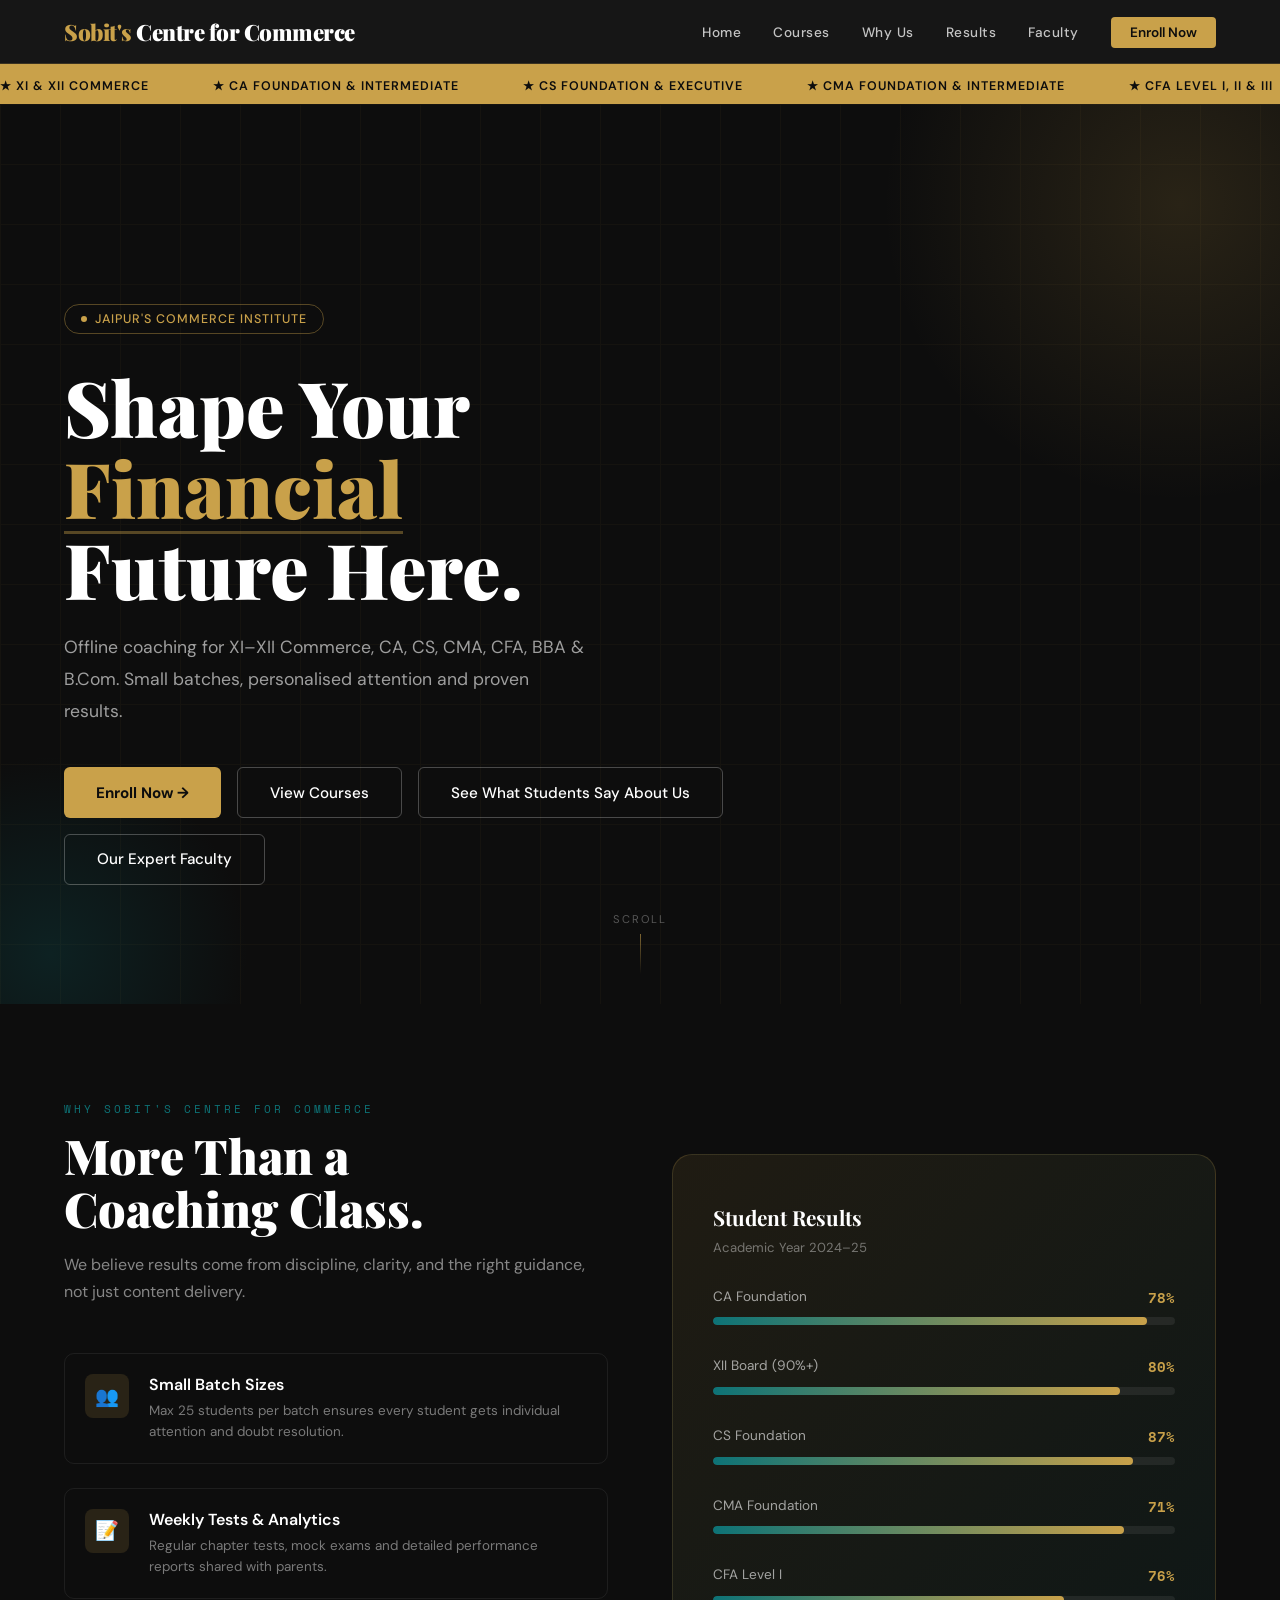
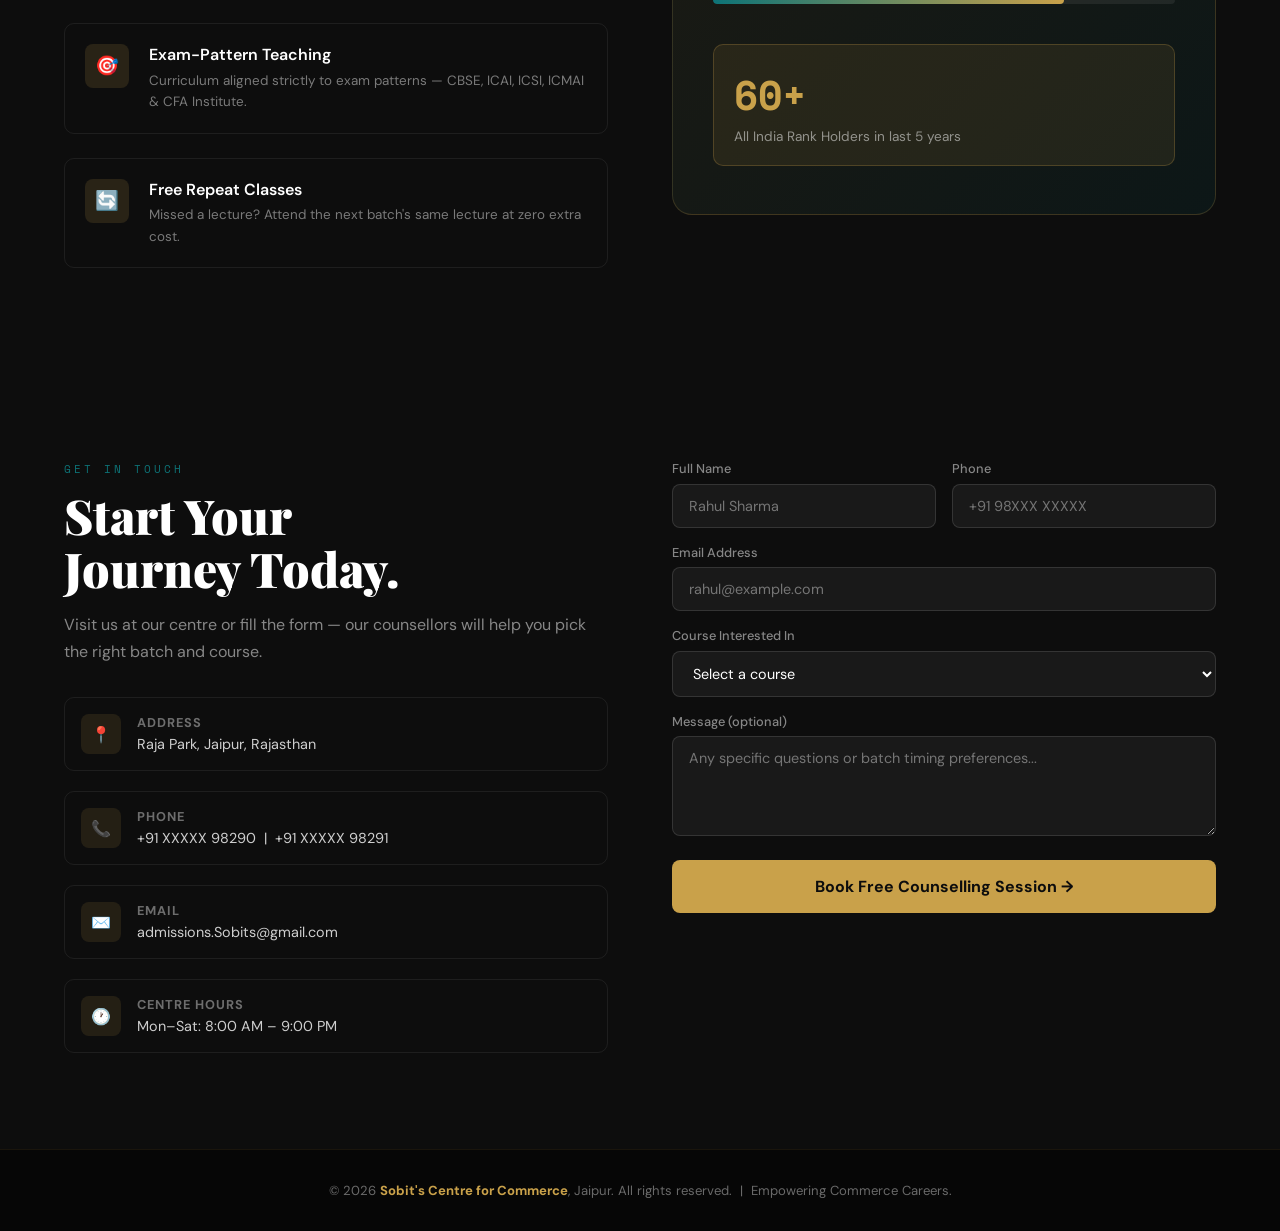
==== index.html @ 448f2f4e "Fix HTML encoding issues in index.html" ====
<!DOCTYPE html>
<html lang="en">
<head>
  <meta charset="UTF-8" />
  <meta name="viewport" content="width=device-width, initial-scale=1.0" />
  <title>Sobit's Centre for Commerce</title>
  <link rel="stylesheet" href="style.css" />
  <link
    href="https://fonts.googleapis.com/css2?family=Playfair+Display:wght@400;700;900&family=DM+Sans:wght@300;400;500;600&family=Space+Mono:wght@400;700&display=swap"
    rel="stylesheet"
  />
</head>
<body>

  <!-- ─── NAVBAR ─── -->
  <nav id="navbar">
    <div class="nav-logo">Sobit's <span>Centre for Commerce</span></div>
    <ul class="nav-links" id="navLinks">
      <li><a href="index.html">Home</a></li>
      <li><a href="courses.html">Courses</a></li>
      <li><a href="#why">Why Us</a></li>
      <li><a href="testimonials.html">Results</a></li>
      <li><a href="faculty.html">Faculty</a></li>
      <li><a href="#contact" class="nav-cta">Enroll Now</a></li>
    </ul>
    <div class="hamburger" id="hamburger">
      <span></span><span></span><span></span>
    </div>
  </nav>

  <!-- ─── TICKER ─── -->
  <div class="ticker">
    <div class="ticker-track">
      <span class="ticker-item">XI &amp; XII Commerce</span>
      <span class="ticker-item">CA Foundation &amp; Intermediate</span>
      <span class="ticker-item">CS Foundation &amp; Executive</span>
      <span class="ticker-item">CMA Foundation &amp; Intermediate</span>
      <span class="ticker-item">CFA Level I, II &amp; III</span>
      <span class="ticker-item">BBA &amp; B.Com</span>
      <span class="ticker-item">Admissions Open 2026–27</span>
      <span class="ticker-item">XI &amp; XII Commerce</span>
      <span class="ticker-item">CA Foundation &amp; Intermediate</span>
      <span class="ticker-item">CS Foundation &amp; Executive</span>
      <span class="ticker-item">CMA Foundation &amp; Intermediate</span>
      <span class="ticker-item">CFA Level I, II &amp; III</span>
      <span class="ticker-item">BBA &amp; B.Com</span>
      <span class="ticker-item">Admissions Open 2026–27</span>
    </div>
  </div>

  <!-- ─── HERO ─── -->
  <section class="hero">
    <div class="hero-grid"></div>
    <div class="hero-glow"></div>
    <div class="hero-glow2"></div>
    <div class="hero-content">
      <div class="hero-badge">Jaipur's Commerce Institute</div>
      <h1>Shape Your<br /><em>Financial</em><br />Future Here.</h1>
      <p>
        Offline coaching for XI–XII Commerce, CA, CS, CMA, CFA, BBA &amp;
        B.Com. Small batches, personalised attention and proven results.
      </p>
      <div class="hero-actions">
        <a href="#contact" class="btn-primary">Enroll Now →</a>
        <a href="courses.html" class="btn-outline">View Courses</a>
        <a href="testimonials.html" class="btn-outline">See What Students Say About Us</a>
        <a href="faculty.html" class="btn-outline">Our Expert Faculty</a> 

      </div>
    </div>
    
    <div class="hero-scroll">Scroll</div>
  </section>


  <!-- ─── WHY US ─── -->
  <section id="why">
    <div class="why-left">
      <div class="section-tag">Why Sobit's Centre for Commerce</div>
      <h2 class="section-title">More Than a<br />Coaching Class.</h2>
      <p class="section-sub">
        We believe results come from discipline, clarity, and the right guidance,
        not just content delivery.
      </p>
      <div class="features-list">
        <div class="feature-item">
          <div class="feature-icon">👥</div>
          <div>
            <h4>Small Batch Sizes</h4>
            <p>Max 25 students per batch ensures every student gets individual attention and doubt resolution.</p>
          </div>
        </div>
        <div class="feature-item">
          <div class="feature-icon">📝</div>
          <div>
            <h4>Weekly Tests &amp; Analytics</h4>
            <p>Regular chapter tests, mock exams and detailed performance reports shared with parents.</p>
          </div>
        </div>
        <div class="feature-item">
          <div class="feature-icon">🎯</div>
          <div>
            <h4>Exam-Pattern Teaching</h4>
            <p>Curriculum aligned strictly to exam patterns — CBSE, ICAI, ICSI, ICMAI &amp; CFA Institute.</p>
          </div>
        </div>
        <div class="feature-item">
          <div class="feature-icon">🔄</div>
          <div>
            <h4>Free Repeat Classes</h4>
            <p>Missed a lecture? Attend the next batch's same lecture at zero extra cost.</p>
          </div>
        </div>
      </div>
    </div>
    <div class="why-visual">
      <h3>Student Results</h3>
      <p class="visual-sub">Academic Year 2024–25</p>
      <div class="result-bar">
        <div class="result-bar-label"><span>CA Foundation</span><strong>78%</strong></div>
        <div class="bar-track"><div class="bar-fill" data-width="94"></div></div>
      </div>
      <div class="result-bar">
        <div class="result-bar-label"><span>XII Board (90%+)</span><strong>80%</strong></div>
        <div class="bar-track"><div class="bar-fill" data-width="88"></div></div>
      </div>
      <div class="result-bar">
        <div class="result-bar-label"><span>CS Foundation</span><strong>87%</strong></div>
        <div class="bar-track"><div class="bar-fill" data-width="91"></div></div>
      </div>
      <div class="result-bar">
        <div class="result-bar-label"><span>CMA Foundation</span><strong>71%</strong></div>
        <div class="bar-track"><div class="bar-fill" data-width="89"></div></div>
      </div>
      <div class="result-bar">
        <div class="result-bar-label"><span>CFA Level I</span><strong>76%</strong></div>
        <div class="bar-track"><div class="bar-fill" data-width="76"></div></div>
      </div>
      <div class="rank-box">
        <div class="rank-num">60+</div>
        <div class="rank-label">All India Rank Holders in last 5 years</div>
      </div>
    </div>
  </section>


  <!-- ─── CONTACT ─── -->
  <section id="contact">
    <div class="contact-left">
      <div class="section-tag">Get In Touch</div>
      <h2 class="section-title">Start Your<br />Journey Today.</h2>
      <p class="section-sub">
        Visit us at our centre or fill the form — our counsellors will help you
        pick the right batch and course.
      </p>
      <div class="contact-info">
        <div class="contact-row">
          <div class="contact-icon">📍</div>
          <div>
            <h5>Address</h5>
            <p> Raja Park, Jaipur, Rajasthan</p>
          </div>
        </div>
        <div class="contact-row">
          <div class="contact-icon">📞</div>
          <div>
            <h5>Phone</h5>
            <p>+91 XXXXX 98290 &nbsp;|&nbsp; +91 XXXXX 98291</p>
          </div>
        </div>
        <div class="contact-row">
          <div class="contact-icon">✉️</div>
          <div>
            <h5>Email</h5>
            <p>admissions.Sobits@gmail.com</p>
          </div>
        </div>
        <div class="contact-row">
          <div class="contact-icon">🕐</div>
          <div>
            <h5>Centre Hours</h5>
            <p>Mon–Sat: 8:00 AM – 9:00 PM </p>
          </div>
        </div>
      </div>
    </div>
    <div class="contact-right">
      <div class="contact-form">
        <div class="form-row">
          <div class="form-group">
            <label for="name">Full Name</label>
            <input type="text" id="name" placeholder="Rahul Sharma" />
          </div>
          <div class="form-group">
            <label for="phone">Phone</label>
            <input type="tel" id="phone" inputmode="numeric"required pattern="[0-9]{5}-[0-9]{5}" placeholder="+91 98XXX XXXXX" required/>
          </div>
        </div>
        <div class="form-group">
          <label for="email">Email Address</label>
          <input type="email" id="email" required inputmode="email" pattern="[a-zA-Z0-9._%+-]+@gmail\.com$" 
   placeholder="rahul@example.com" required/>
        </div>
        <div class="form-group">
          <label for="course">Course Interested In</label>
          <select id="course">
            <option value="">Select a course</option>
            <option>Class XI Commerce</option>
            <option>Class XII Commerce</option>
            <option>CA Foundation</option>
            <option>CA Intermediate</option>
            <option>CS Foundation</option>
            <option>CS Executive</option>
            <option>CMA Foundation</option>
            <option>CMA Intermediate</option>
            <option>CFA Level I</option>
            <option>CFA Level II</option>
            <option>CFA Level III</option>
            <option>BBA</option>
            <option>B.Com</option>
          </select>
        </div>
        <div class="form-group">
          <label for="message">Message (optional)</label>
          <textarea id="message" placeholder="Any specific questions or batch timing preferences..."></textarea>
        </div>
        <button class="form-submit" id="submitBtn">Book Free Counselling Session →</button>
      </div>
    </div>
  </section>

  <!-- ─── FOOTER ─── -->
  <footer>
    <p>© 2026 <strong>Sobit's Centre for Commerce</strong>, Jaipur. All rights reserved. &nbsp;|&nbsp; Empowering Commerce Careers.</p>
  </footer>

  <script src="script.js"></script>
</body>
</html>
---- style.css ----
/* ═══════════════════════════════════════════
   EduPinnacle Commerce Academy — style.css
   ═══════════════════════════════════════════ */

/* ─── RESET & ROOT ─── */
*, *::before, *::after {
  margin: 0;
  padding: 0;
  box-sizing: border-box;
}

:root {
  --ink:         #0d0d0d;
  --cream:       #faf6ee;
  --gold:        #c9a14a;
  --gold-light:  #e8c97a;
  --rust:        #c0392b;
  --teal:        #0d7377;
  --teal-light:  #14a3a8;
  --card-bg:     #ffffff;
  --muted:       #6b6b6b;
  --border:      #e2ddd4;
  --section-alt: #f2ede3;
}

html {
  scroll-behavior: smooth;
}

body {
  font-family: 'DM Sans', sans-serif;
  background: var(--cream);
  color: var(--ink);
  overflow-x: hidden;
}

/* ─── NAVBAR ─── */
nav {
  position: fixed;
  top: 0; left: 0; right: 0;
  z-index: 1000;
  background: rgba(13, 13, 13, 0.96);
  backdrop-filter: blur(12px);
  border-bottom: 1px solid rgba(201, 161, 74, 0.2);
  display: flex;
  align-items: center;
  justify-content: space-between;
  padding: 0 5vw;
  height: 64px;
}

.nav-logo {
  font-family: 'Playfair Display', serif;
  font-size: 1.4rem;
  font-weight: 900;
  color: var(--gold);
  letter-spacing: -0.5px;
}

.nav-logo span {
  color: #fff;
}

.nav-links {
  display: flex;
  gap: 2rem;
  list-style: none;
}

.nav-links a {
  color: rgba(255, 255, 255, 0.75);
  text-decoration: none;
  font-size: 0.85rem;
  font-weight: 500;
  letter-spacing: 0.5px;
  transition: color 0.2s;
}

.nav-links a:hover {
  color: var(--gold);
}

.nav-cta {
  background: var(--gold) !important;
  color: var(--ink) !important;
  padding: 0.45rem 1.2rem;
  border-radius: 4px;
  font-weight: 600 !important;
  letter-spacing: 0px !important;
  transition: background 0.2s !important;
}

.nav-cta:hover {
  background: var(--gold-light) !important;
}

.hamburger {
  display: none;
  flex-direction: column;
  gap: 5px;
  cursor: pointer;
  background: none;
  border: none;
}

.hamburger span {
  display: block;
  width: 24px;
  height: 2px;
  background: var(--gold);
  transition: 0.3s;
}

/* ─── TICKER ─── */
.ticker {
  background: var(--gold);
  padding: 0.6rem 0;
  overflow: hidden;
  white-space: nowrap;
  margin-top: 64px;
}

.ticker-track {
  display: inline-flex;
  gap: 4rem;
  animation: ticker-scroll 30s linear infinite;
}

.ticker-item {
  font-size: 0.78rem;
  font-weight: 600;
  color: var(--ink);
  text-transform: uppercase;
  letter-spacing: 1px;
}

.ticker-item::before {
  content: '★  ';
}

@keyframes ticker-scroll {
  from { transform: translateX(0); }
  to   { transform: translateX(-50%); }
}

/* ─── HERO ─── */
.hero {
  min-height: 100vh;
  background: var(--ink);
  display: flex;
  align-items: center;
  position: relative;
  overflow: hidden;
  padding: 80px 5vw 0;
}

.hero-grid {
  position: absolute;
  inset: 0;
  opacity: 0.04;
  background-image:
    linear-gradient(rgba(201, 161, 74, 1) 1px, transparent 1px),
    linear-gradient(90deg, rgba(201, 161, 74, 1) 1px, transparent 1px);
  background-size: 60px 60px;
}

.hero-glow {
  position: absolute;
  top: -200px; right: -200px;
  width: 600px; height: 600px;
  border-radius: 50%;
  background: radial-gradient(circle, rgba(201, 161, 74, 0.15) 0%, transparent 70%);
  animation: pulse-glow 4s ease-in-out infinite;
}

.hero-glow2 {
  position: absolute;
  bottom: -150px; left: -150px;
  width: 400px; height: 400px;
  border-radius: 50%;
  background: radial-gradient(circle, rgba(13, 115, 119, 0.2) 0%, transparent 70%);
  animation: pulse-glow 4s ease-in-out infinite reverse;
}

@keyframes pulse-glow {
  0%, 100% { transform: scale(1);   opacity: 1; }
  50%       { transform: scale(1.1); opacity: 0.7; }
}

.hero-content {
  position: relative;
  z-index: 2;
  max-width: 700px;
}

.hero-badge {
  display: inline-flex;
  align-items: center;
  gap: 0.5rem;
  border: 1px solid rgba(201, 161, 74, 0.4);
  border-radius: 100px;
  padding: 0.4rem 1rem;
  font-size: 0.78rem;
  font-weight: 500;
  color: var(--gold);
  letter-spacing: 1px;
  text-transform: uppercase;
  margin-bottom: 2rem;
  animation: fadeSlideUp 0.6s ease both;
}

.hero-badge::before {
  content: '';
  width: 6px; height: 6px;
  border-radius: 50%;
  background: var(--gold);
  animation: blink 1.5s ease-in-out infinite;
}

@keyframes blink {
  0%, 100% { opacity: 1; }
  50%       { opacity: 0.3; }
}

.hero h1 {
  font-family: 'Playfair Display', serif;
  font-size: clamp(2.8rem, 6vw, 5.5rem);
  font-weight: 900;
  color: #fff;
  line-height: 1.05;
  margin-bottom: 1.5rem;
  animation: fadeSlideUp 0.7s 0.1s ease both;
}

.hero h1 em {
  font-style: normal;
  color: var(--gold);
  position: relative;
}

.hero h1 em::after {
  content: '';
  position: absolute;
  bottom: 4px; left: 0; right: 0;
  height: 3px;
  background: var(--gold);
  opacity: 0.4;
}

.hero p {
  font-size: 1.1rem;
  color: rgba(255, 255, 255, 0.6);
  line-height: 1.8;
  max-width: 520px;
  margin-bottom: 2.5rem;
  animation: fadeSlideUp 0.7s 0.2s ease both;
}

.hero-actions {
  display: flex;
  gap: 1rem;
  flex-wrap: wrap;
  animation: fadeSlideUp 0.7s 0.3s ease both;
}

.btn-primary {
  background: var(--gold);
  color: var(--ink);
  padding: 0.9rem 2rem;
  border: none;
  border-radius: 6px;
  font-size: 0.95rem;
  font-weight: 700;
  cursor: pointer;
  text-decoration: none;
  display: inline-flex;
  align-items: center;
  gap: 0.5rem;
  transition: transform 0.2s, box-shadow 0.2s;
}

.btn-primary:hover {
  transform: translateY(-2px);
  box-shadow: 0 8px 30px rgba(201, 161, 74, 0.4);
}

.btn-outline {
  background: transparent;
  color: #fff;
  padding: 0.9rem 2rem;
  border: 1px solid rgba(255, 255, 255, 0.25);
  border-radius: 6px;
  font-size: 0.95rem;
  font-weight: 500;
  cursor: pointer;
  text-decoration: none;
  transition: border-color 0.2s, background 0.2s;
}

.btn-outline:hover {
  border-color: var(--gold);
  background: rgba(201, 161, 74, 0.08);
}

.hero-stats {
  position: absolute;
  right: 5vw; bottom: 80px;
  display: flex;
  gap: 2.5rem;
  animation: fadeSlideUp 0.7s 0.4s ease both;
}

.stat-item {
  text-align: center;
}

.stat-num {
  font-family: 'Space Mono', monospace;
  font-size: 2rem;
  font-weight: 700;
  color: var(--gold);
  display: block;
}

.stat-label {
  font-size: 0.78rem;
  color: rgba(255, 255, 255, 0.45);
  text-transform: uppercase;
  letter-spacing: 1px;
}

.hero-scroll {
  position: absolute;
  bottom: 30px; left: 50%;
  transform: translateX(-50%);
  display: flex;
  flex-direction: column;
  align-items: center;
  gap: 8px;
  color: rgba(255, 255, 255, 0.3);
  font-size: 0.7rem;
  letter-spacing: 2px;
  text-transform: uppercase;
  animation: bounce 2s ease-in-out infinite;
}

.hero-scroll::after {
  content: '';
  width: 1px; height: 40px;
  background: linear-gradient(to bottom, rgba(201, 161, 74, 0.6), transparent);
}

@keyframes bounce {
  0%, 100% { transform: translateX(-50%) translateY(0); }
  50%       { transform: translateX(-50%) translateY(8px); }
}

@keyframes fadeSlideUp {
  from { opacity: 0; transform: translateY(24px); }
  to   { opacity: 1; transform: translateY(0); }
}

/* ─── SHARED SECTION STYLES ─── */
section {
  padding: 6rem 5vw;
}

.section-tag {
  font-family: 'Space Mono', monospace;
  font-size: 0.7rem;
  color: var(--teal);
  text-transform: uppercase;
  letter-spacing: 3px;
  margin-bottom: 0.75rem;
}

.section-title {
  font-family: 'Playfair Display', serif;
  font-size: clamp(1.8rem, 4vw, 3rem);
  font-weight: 900;
  line-height: 1.1;
  margin-bottom: 1rem;
}

.section-sub {
  font-size: 1rem;
  color: var(--muted);
  max-width: 540px;
  line-height: 1.7;
  margin-bottom: 3rem;
}

/* ─── COURSES ─── */
#courses {
  background: var(--section-alt);
}

.courses-header {
  text-align: center;
}

.courses-header .section-sub {
  margin: 0 auto 3rem;
}

.courses-grid {
  display: grid;
  grid-template-columns: repeat(auto-fit, minmax(240px, 1fr));
  gap: 1.25rem;
}

.course-card {
  background: var(--card-bg);
  border: 1px solid var(--border);
  border-radius: 12px;
  padding: 2rem 1.75rem;
  position: relative;
  overflow: hidden;
  transition: transform 0.3s, box-shadow 0.3s, border-color 0.3s;
  cursor: default;
}

.course-card::before {
  content: '';
  position: absolute;
  top: 0; left: 0; right: 0;
  height: 3px;
  background: var(--gold);
  transform: scaleX(0);
  transition: transform 0.3s;
}

.course-card:hover {
  transform: translateY(-6px);
  box-shadow: 0 20px 50px rgba(0, 0, 0, 0.1);
  border-color: var(--gold);
}

.course-card:hover::before {
  transform: scaleX(1);
}

.course-icon {
  width: 48px; height: 48px;
  border-radius: 10px;
  display: flex;
  align-items: center;
  justify-content: center;
  font-size: 1.4rem;
  margin-bottom: 1.25rem;
}

.course-card h3 {
  font-family: 'Playfair Display', serif;
  font-size: 1.2rem;
  font-weight: 700;
  margin-bottom: 0.5rem;
}

.course-card p {
  font-size: 0.85rem;
  color: var(--muted);
  line-height: 1.6;
  margin-bottom: 1.25rem;
}

.course-tag {
  display: inline-block;
  font-size: 0.7rem;
  font-weight: 600;
  padding: 0.3rem 0.75rem;
  border-radius: 100px;
  text-transform: uppercase;
  letter-spacing: 0.5px;
}

/* ─── WHY US ─── */
#why {
  display: grid;
  grid-template-columns: 1fr 1fr;
  gap: 5vw;
  align-items: center;
  background: var(--ink);
  color: #fff;
}

#why .section-title {
  color: #fff;
}

#why .section-sub {
  color: rgba(255, 255, 255, 0.5);
}

.features-list {
  display: flex;
  flex-direction: column;
  gap: 1.5rem;
}

.feature-item {
  display: flex;
  gap: 1.25rem;
  align-items: flex-start;
  padding: 1.25rem;
  border: 1px solid rgba(255, 255, 255, 0.07);
  border-radius: 10px;
  transition: background 0.3s, border-color 0.3s;
}

.feature-item:hover {
  background: rgba(201, 161, 74, 0.07);
  border-color: rgba(201, 161, 74, 0.3);
}

.feature-icon {
  width: 44px; height: 44px;
  border-radius: 8px;
  background: rgba(201, 161, 74, 0.15);
  display: flex;
  align-items: center;
  justify-content: center;
  font-size: 1.2rem;
  flex-shrink: 0;
}

.feature-item h4 {
  font-size: 1rem;
  font-weight: 600;
  margin-bottom: 0.3rem;
  color: #fff;
}

.feature-item p {
  font-size: 0.84rem;
  color: rgba(255, 255, 255, 0.45);
  line-height: 1.6;
}

.why-visual {
  background: linear-gradient(135deg, rgba(201, 161, 74, 0.1), rgba(13, 115, 119, 0.1));
  border: 1px solid rgba(201, 161, 74, 0.2);
  border-radius: 20px;
  padding: 3rem 2.5rem;
  display: flex;
  flex-direction: column;
  gap: 2rem;
}

.why-visual h3 {
  font-family: 'Playfair Display', serif;
  font-size: 1.3rem;
  color: #fff;
  margin-bottom: 0;
}

.visual-sub {
  font-size: 0.82rem;
  color: rgba(255, 255, 255, 0.4);
  margin-top: -1.5rem;
}

.result-bar-label {
  display: flex;
  justify-content: space-between;
  font-size: 0.85rem;
  color: rgba(255, 255, 255, 0.6);
  margin-bottom: 0.6rem;
}

.result-bar-label strong {
  color: var(--gold);
  font-family: 'Space Mono', monospace;
}

.bar-track {
  height: 8px;
  background: rgba(255, 255, 255, 0.07);
  border-radius: 100px;
  overflow: hidden;
}

.bar-fill {
  height: 100%;
  border-radius: 100px;
  background: linear-gradient(90deg, var(--teal), var(--gold));
  width: 0;
  transition: width 1.5s ease;
}

.rank-box {
  margin-top: 0.5rem;
  padding: 1.25rem;
  background: rgba(201, 161, 74, 0.1);
  border: 1px solid rgba(201, 161, 74, 0.25);
  border-radius: 10px;
}

.rank-num {
  font-size: 2.5rem;
  font-family: 'Space Mono', monospace;
  color: var(--gold);
  font-weight: 700;
}

.rank-label {
  font-size: 0.85rem;
  color: rgba(255, 255, 255, 0.5);
  margin-top: 0.25rem;
}

/* ─── TESTIMONIALS ─── */
#testimonials {
  background: var(--cream);
}

.testimonials-header {
  text-align: center;
}

.testimonials-header .section-sub {
  margin: 0 auto 3rem;
}

.testimonials-grid {
  display: grid;
  grid-template-columns: repeat(auto-fit, minmax(280px, 1fr));
  gap: 1.5rem;
}

.testi-card {
  background: #fff;
  border: 1px solid var(--border);
  border-radius: 14px;
  padding: 2rem;
  transition: transform 0.3s, box-shadow 0.3s;
}

.testi-card:hover {
  transform: translateY(-4px);
  box-shadow: 0 16px 40px rgba(0, 0, 0, 0.08);
}

.testi-stars {
  color: var(--gold);
  font-size: 0.9rem;
  margin-bottom: 1rem;
}

.testi-card p {
  font-size: 0.92rem;
  color: #444;
  line-height: 1.75;
  margin-bottom: 1.5rem;
  font-style: italic;
}

.testi-author {
  display: flex;
  align-items: center;
  gap: 0.75rem;
}

.testi-avatar {
  width: 42px; height: 42px;
  border-radius: 50%;
  display: flex;
  align-items: center;
  justify-content: center;
  font-size: 1.1rem;
  font-weight: 700;
  color: #fff;
  flex-shrink: 0;
}

.testi-name {
  font-weight: 600;
  font-size: 0.9rem;
}

.testi-course {
  font-size: 0.78rem;
  color: var(--muted);
}

/* ─── FACULTY ─── */
#faculty {
  background: var(--section-alt);
}

.faculty-header {
  text-align: center;
}

.faculty-header .section-sub {
  margin: 0 auto 3rem;
}

.faculty-grid {
  display: grid;
  grid-template-columns: repeat(auto-fit, minmax(200px, 1fr));
  gap: 1.5rem;
}

.faculty-card {
  background: #fff;
  border: 1px solid var(--border);
  border-radius: 14px;
  padding: 2rem 1.5rem;
  text-align: center;
  transition: transform 0.3s, box-shadow 0.3s;
}

.faculty-card:hover {
  transform: translateY(-5px);
  box-shadow: 0 16px 40px rgba(0, 0, 0, 0.1);
}

.faculty-avatar {
  width: 72px; height: 72px;
  border-radius: 50%;
  margin: 0 auto 1rem;
  display: flex;
  align-items: center;
  justify-content: center;
  font-size: 1.1rem;
  font-weight: 700;
  color: #fff;
  position: relative;
}

.faculty-avatar::after {
  content: '';
  position: absolute;
  inset: -4px;
  border-radius: 50%;
  border: 2px solid var(--gold);
  opacity: 0.4;
}

.faculty-card h4 {
  font-family: 'Playfair Display', serif;
  font-size: 1rem;
  font-weight: 700;
  margin-bottom: 0.25rem;
}

.faculty-card .subject {
  font-size: 0.78rem;
  color: var(--teal);
  font-weight: 600;
  text-transform: uppercase;
  letter-spacing: 0.5px;
  margin-bottom: 0.5rem;
}

.faculty-card .exp {
  font-size: 0.82rem;
  color: var(--muted);
}

/* ─── CONTACT ─── */
#contact {
  background: var(--ink);
  color: #fff;
  display: grid;
  grid-template-columns: 1fr 1fr;
  gap: 5vw;
  align-items: start;
}

#contact .section-title {
  color: #fff;
}

#contact .section-sub {
  color: rgba(255, 255, 255, 0.5);
  margin-bottom: 2rem;
}

.contact-info {
  display: flex;
  flex-direction: column;
  gap: 1.25rem;
}

.contact-row {
  display: flex;
  align-items: flex-start;
  gap: 1rem;
  padding: 1rem;
  border: 1px solid rgba(255, 255, 255, 0.07);
  border-radius: 10px;
}

.contact-icon {
  width: 40px; height: 40px;
  border-radius: 8px;
  background: rgba(201, 161, 74, 0.12);
  display: flex;
  align-items: center;
  justify-content: center;
  font-size: 1rem;
  flex-shrink: 0;
}

.contact-row h5 {
  font-size: 0.8rem;
  color: rgba(255, 255, 255, 0.4);
  text-transform: uppercase;
  letter-spacing: 1px;
  margin-bottom: 0.2rem;
}

.contact-row p {
  font-size: 0.9rem;
  color: rgba(255, 255, 255, 0.8);
}

/* ─── FORM ─── */
.contact-form {
  display: flex;
  flex-direction: column;
  gap: 1rem;
}

.form-row {
  display: grid;
  grid-template-columns: 1fr 1fr;
  gap: 1rem;
}

.form-group {
  display: flex;
  flex-direction: column;
  gap: 0.4rem;
}

.form-group label {
  font-size: 0.8rem;
  color: rgba(255, 255, 255, 0.5);
  font-weight: 500;
}

.form-group input,
.form-group select,
.form-group textarea {
  background: rgba(255, 255, 255, 0.05);
  border: 1px solid rgba(255, 255, 255, 0.12);
  border-radius: 8px;
  padding: 0.75rem 1rem;
  color: #fff;
  font-family: 'DM Sans', sans-serif;
  font-size: 0.9rem;
  outline: none;
  transition: border-color 0.2s, background 0.2s;
}

.form-group input:focus,
.form-group select:focus,
.form-group textarea:focus {
  border-color: var(--gold);
  background: rgba(201, 161, 74, 0.05);
}

.form-group select option {
  background: #1a1a1a;
  color: #fff;
}

.form-group textarea {
  resize: vertical;
  min-height: 100px;
}

.form-submit {
  background: var(--gold);
  color: var(--ink);
  border: none;
  border-radius: 8px;
  padding: 1rem;
  font-size: 1rem;
  font-weight: 700;
  cursor: pointer;
  font-family: 'DM Sans', sans-serif;
  transition: transform 0.2s, box-shadow 0.2s;
  margin-top: 0.5rem;
}

.form-submit:hover {
  transform: translateY(-2px);
  box-shadow: 0 8px 30px rgba(201, 161, 74, 0.35);
}

.form-submit:disabled {
  cursor: default;
  transform: none;
  box-shadow: none;
}

/* ─── FOOTER ─── */
footer {
  background: #060606;
  color: rgba(255, 255, 255, 0.4);
  text-align: center;
  padding: 2rem 5vw;
  font-size: 0.82rem;
  border-top: 1px solid rgba(201, 161, 74, 0.1);
}

footer strong {
  color: var(--gold);
}

/* ─── SCROLL REVEAL (initial state set by JS) ─── */
.reveal {
  opacity: 0;
  transform: translateY(20px);
  transition: opacity 0.5s ease, transform 0.5s ease;
}

.reveal.visible {
  opacity: 1;
  transform: translateY(0);
}

/* ─── RESPONSIVE ─── */
@media (max-width: 900px) {
  #why,
  #contact {
    grid-template-columns: 1fr;
  }
}

@media (max-width: 768px) {
  .nav-links {
    display: none;
  }

  .nav-links.open {
    display: flex;
    flex-direction: column;
    position: fixed;
    top: 64px; left: 0; right: 0;
    background: rgba(13, 13, 13, 0.98);
    padding: 2rem;
    gap: 1.25rem;
    z-index: 999;
  }

  .hamburger {
    display: flex;
  }

  .hero {
    padding: 100px 5vw 6rem;
  }

  .hero-stats {
    position: static;
    margin-top: 3rem;
    justify-content: flex-start;
    flex-wrap: wrap;
    gap: 2rem;
  }

  .hero h1 {
    font-size: 2.6rem;
  }

  .form-row {
    grid-template-columns: 1fr;
  }
  
  input:invalid {
  border: 2px dashed red;
}

input:valid {
  border: 2px solid green;
}

}
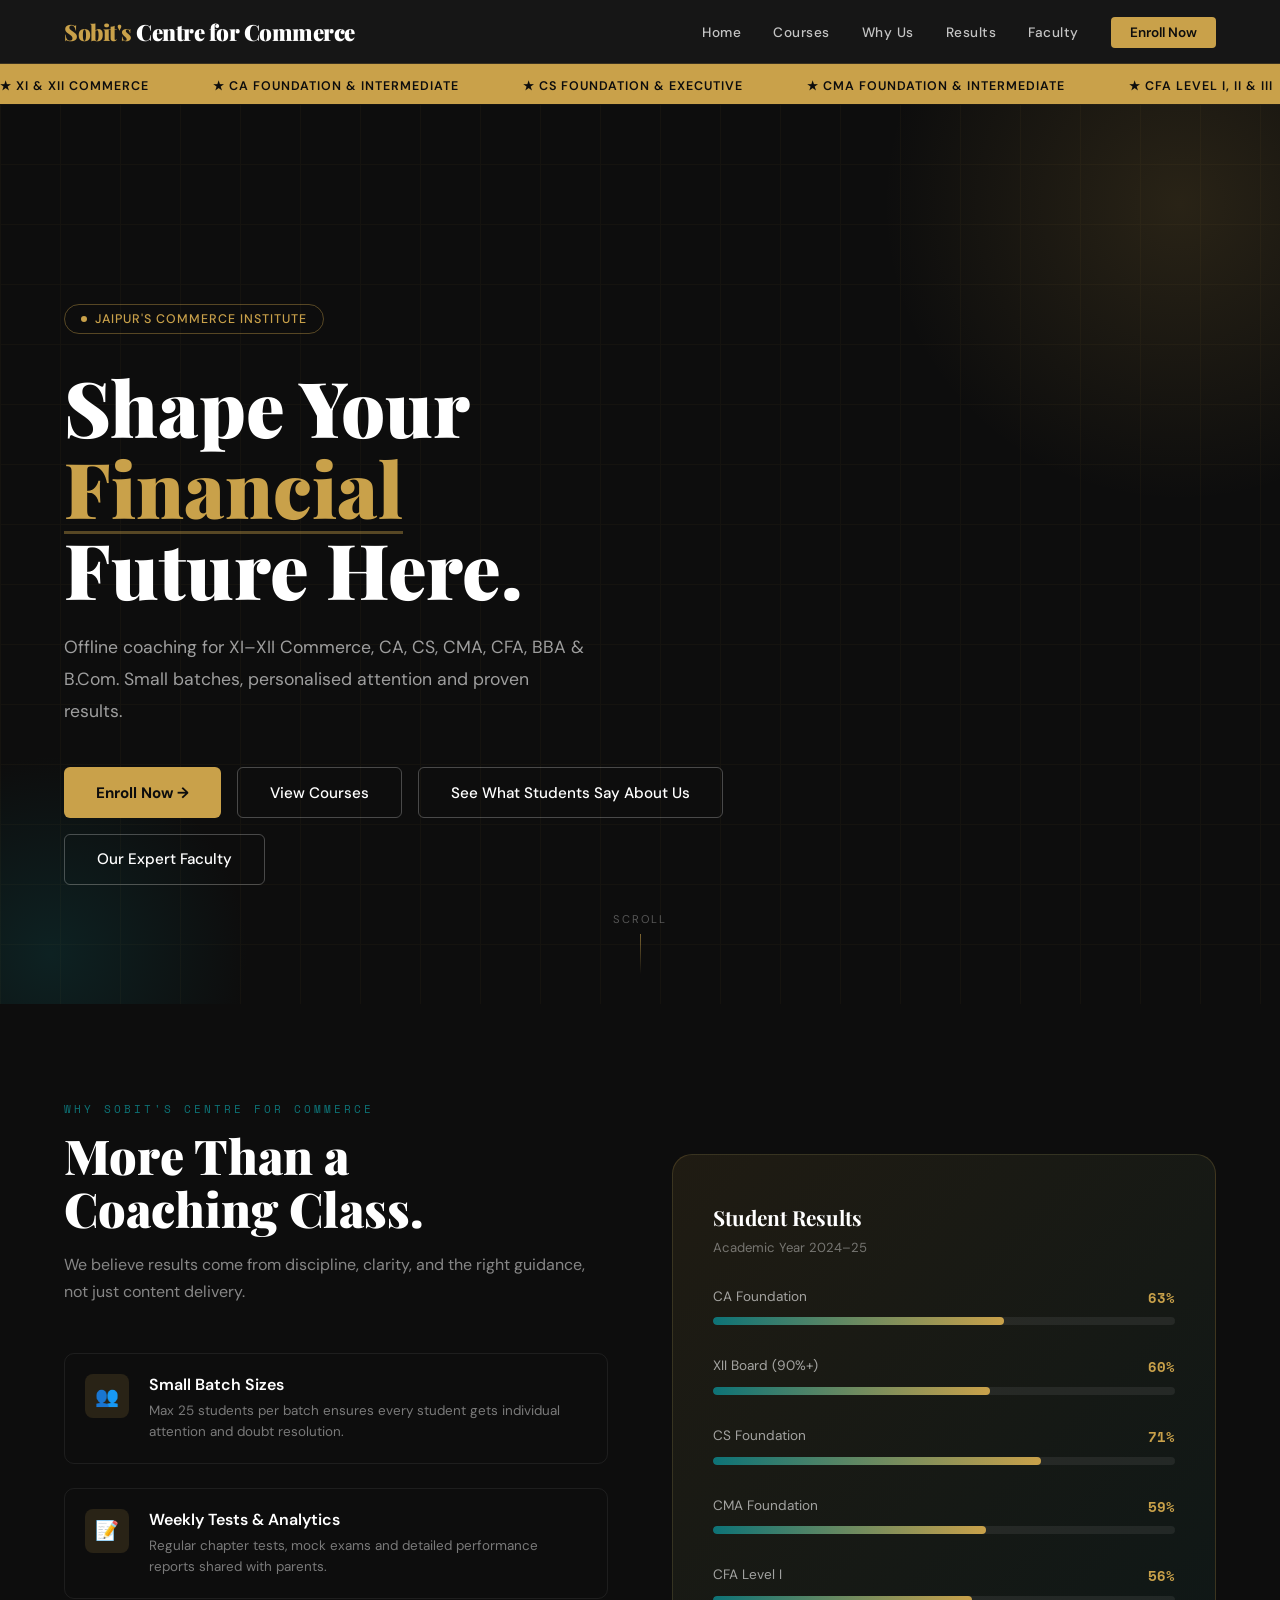
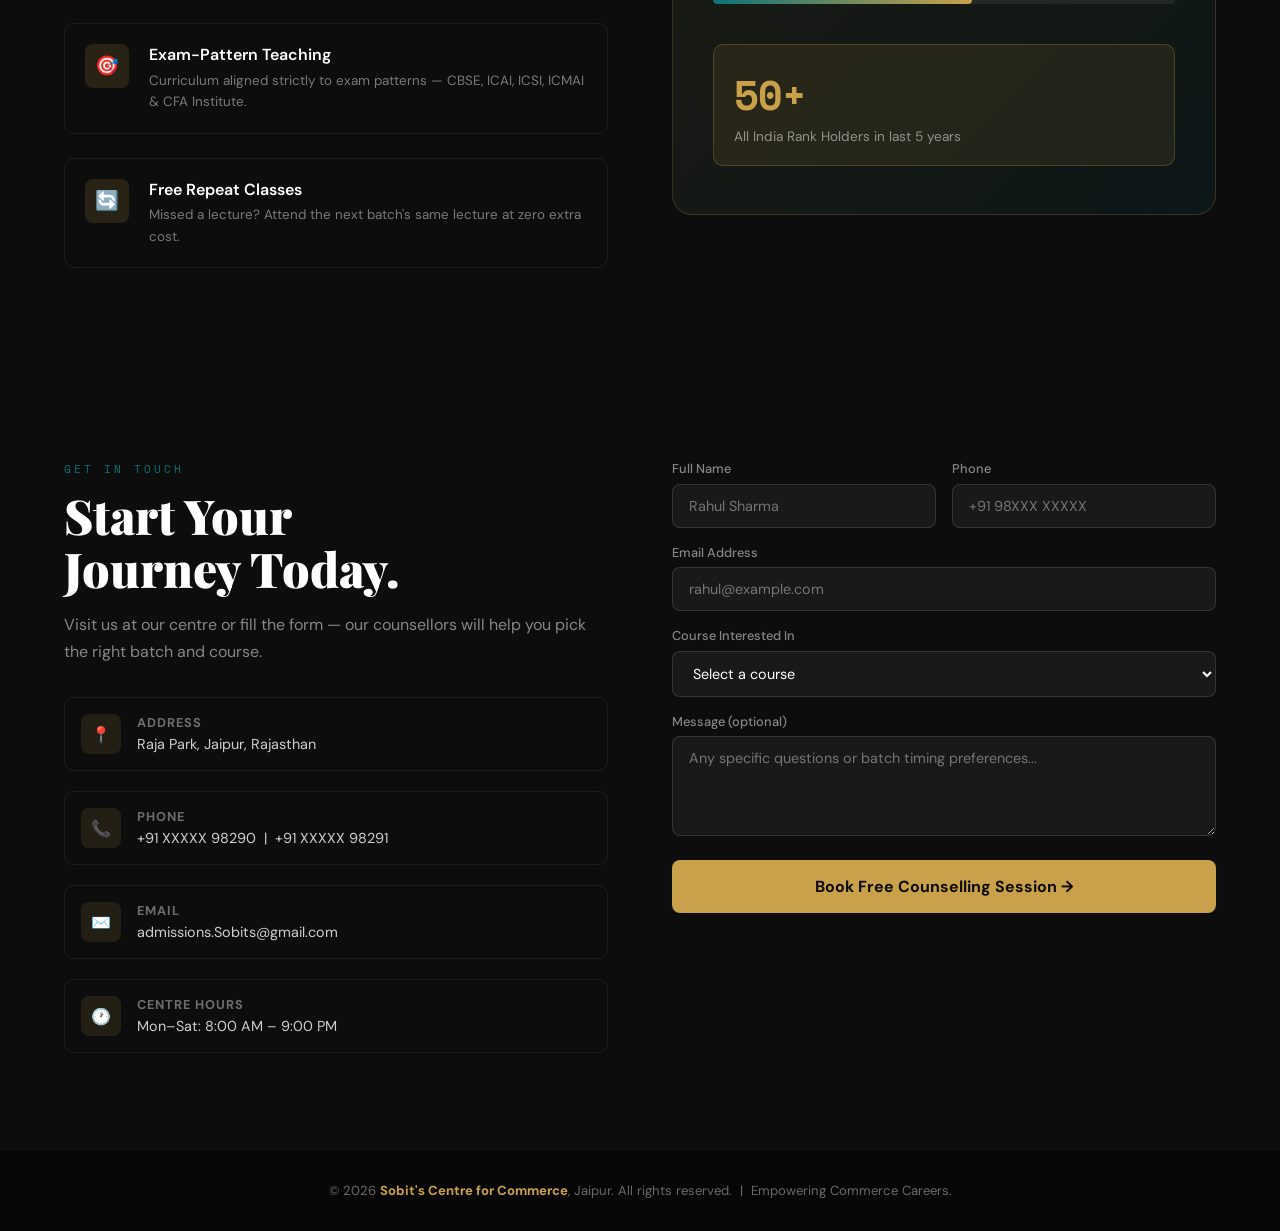
==== commit 67ff7d22: "Fix HTML encoding issues in index.html" ====
--- a/index.html
+++ b/index.html
@@ -117,27 +117,27 @@
       <h3>Student Results</h3>
       <p class="visual-sub">Academic Year 2024–25</p>
       <div class="result-bar">
-        <div class="result-bar-label"><span>CA Foundation</span><strong>78%</strong></div>
-        <div class="bar-track"><div class="bar-fill" data-width="94"></div></div>
-      </div>
-      <div class="result-bar">
-        <div class="result-bar-label"><span>XII Board (90%+)</span><strong>80%</strong></div>
-        <div class="bar-track"><div class="bar-fill" data-width="88"></div></div>
-      </div>
-      <div class="result-bar">
-        <div class="result-bar-label"><span>CS Foundation</span><strong>87%</strong></div>
-        <div class="bar-track"><div class="bar-fill" data-width="91"></div></div>
-      </div>
-      <div class="result-bar">
-        <div class="result-bar-label"><span>CMA Foundation</span><strong>71%</strong></div>
-        <div class="bar-track"><div class="bar-fill" data-width="89"></div></div>
-      </div>
-      <div class="result-bar">
-        <div class="result-bar-label"><span>CFA Level I</span><strong>76%</strong></div>
-        <div class="bar-track"><div class="bar-fill" data-width="76"></div></div>
+        <div class="result-bar-label"><span>CA Foundation</span><strong>63%</strong></div>
+        <div class="bar-track"><div class="bar-fill" data-width="63"></div></div>
+      </div>
+      <div class="result-bar">
+        <div class="result-bar-label"><span>XII Board (90%+)</span><strong>60%</strong></div>
+        <div class="bar-track"><div class="bar-fill" data-width="60"></div></div>
+      </div>
+      <div class="result-bar">
+        <div class="result-bar-label"><span>CS Foundation</span><strong>71%</strong></div>
+        <div class="bar-track"><div class="bar-fill" data-width="71"></div></div>
+      </div>
+      <div class="result-bar">
+        <div class="result-bar-label"><span>CMA Foundation</span><strong>59%</strong></div>
+        <div class="bar-track"><div class="bar-fill" data-width="59"></div></div>
+      </div>
+      <div class="result-bar">
+        <div class="result-bar-label"><span>CFA Level I</span><strong>56%</strong></div>
+        <div class="bar-track"><div class="bar-fill" data-width="56"></div></div>
       </div>
       <div class="rank-box">
-        <div class="rank-num">60+</div>
+        <div class="rank-num">50+</div>
         <div class="rank-label">All India Rank Holders in last 5 years</div>
       </div>
     </div>
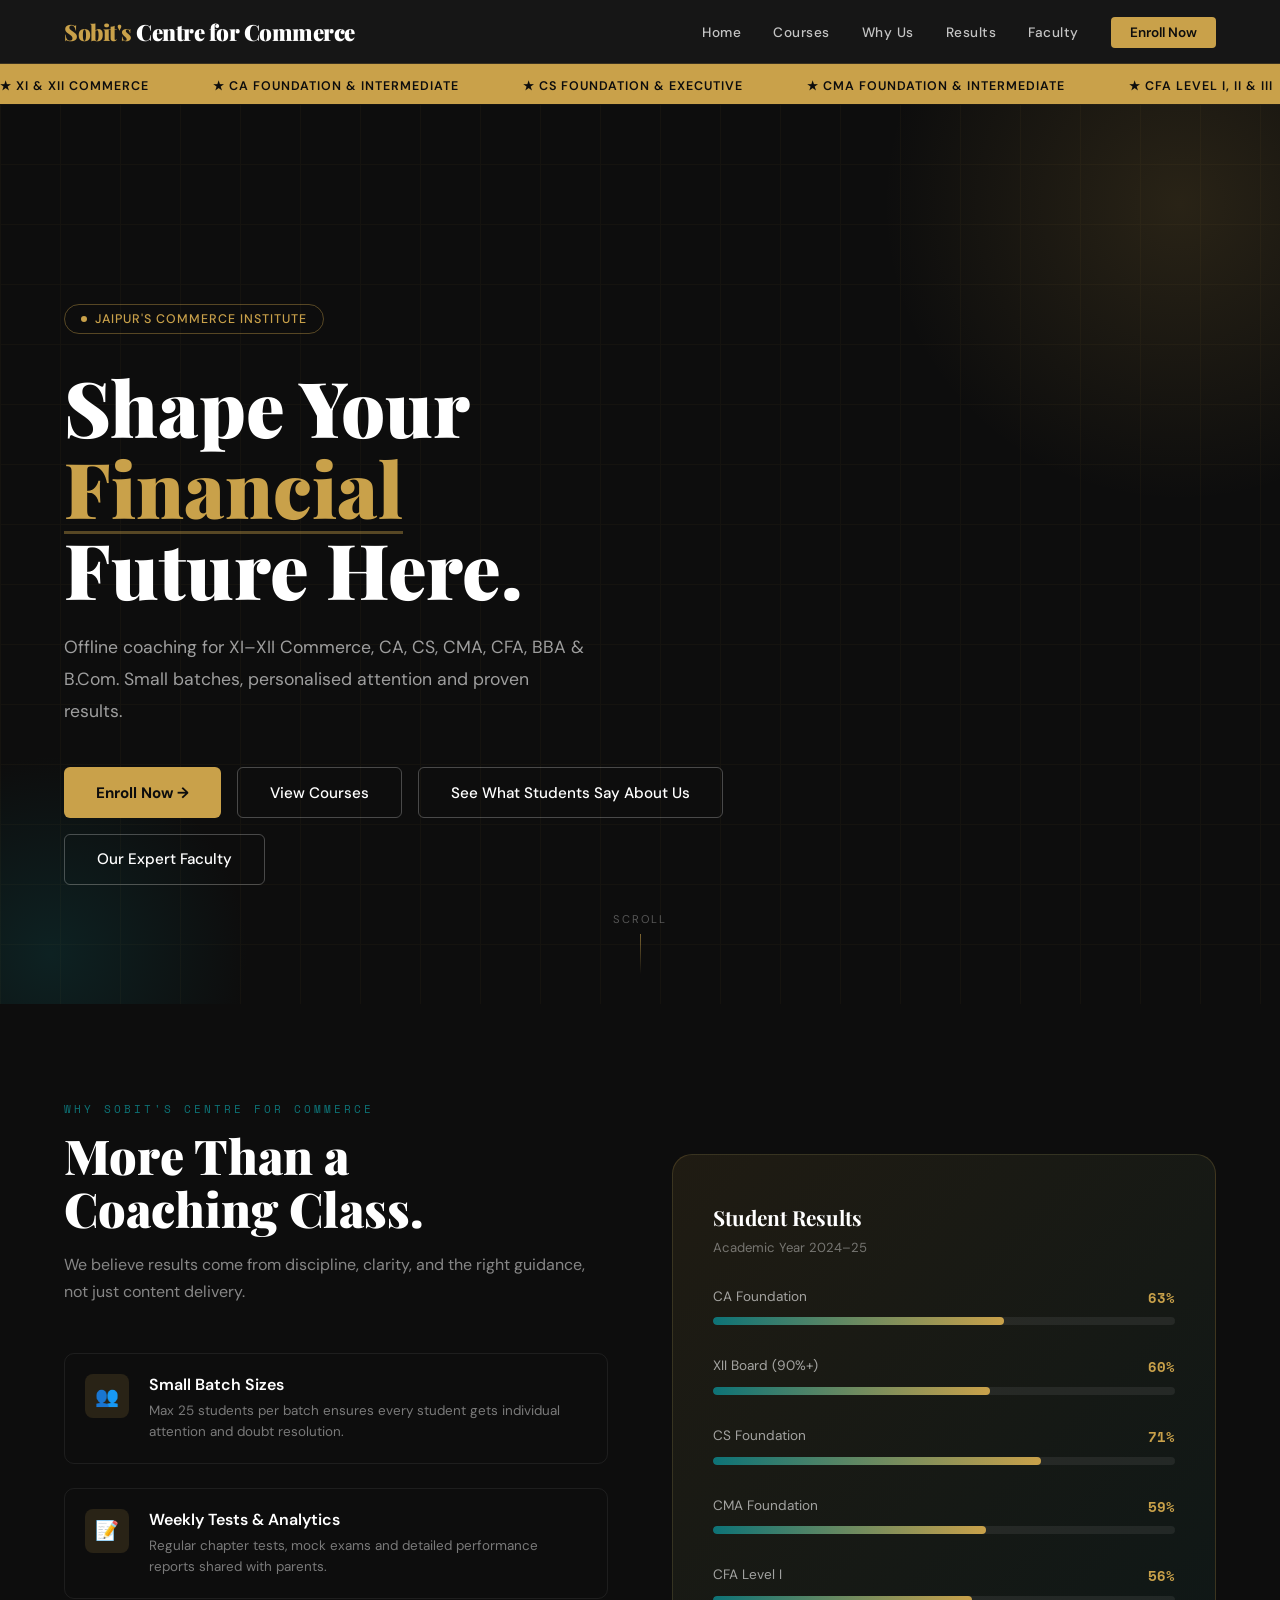
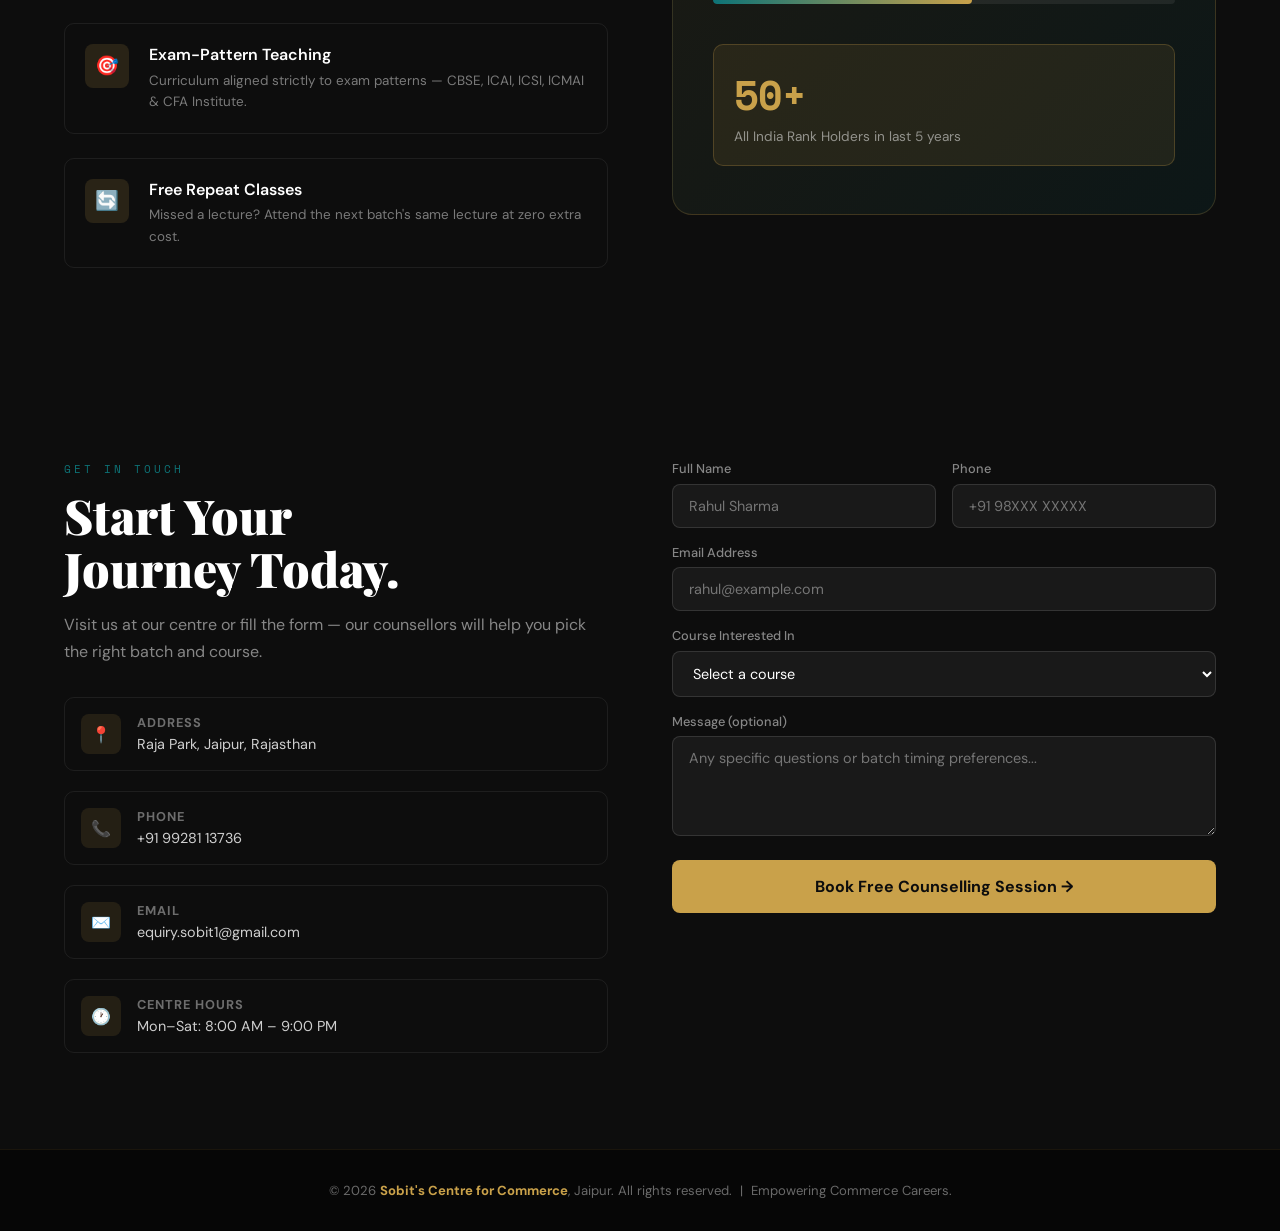
==== commit 76254f26: "Fix HTML encoding issues in index.html" ====
--- a/index.html
+++ b/index.html
@@ -165,14 +165,14 @@
           <div class="contact-icon">📞</div>
           <div>
             <h5>Phone</h5>
-            <p>+91 XXXXX 98290 &nbsp;|&nbsp; +91 XXXXX 98291</p>
+            <p>+91 99281 13736</p>
           </div>
         </div>
         <div class="contact-row">
           <div class="contact-icon">✉️</div>
           <div>
             <h5>Email</h5>
-            <p>admissions.Sobits@gmail.com</p>
+            <p>equiry.sobit1@gmail.com</p>
           </div>
         </div>
         <div class="contact-row">
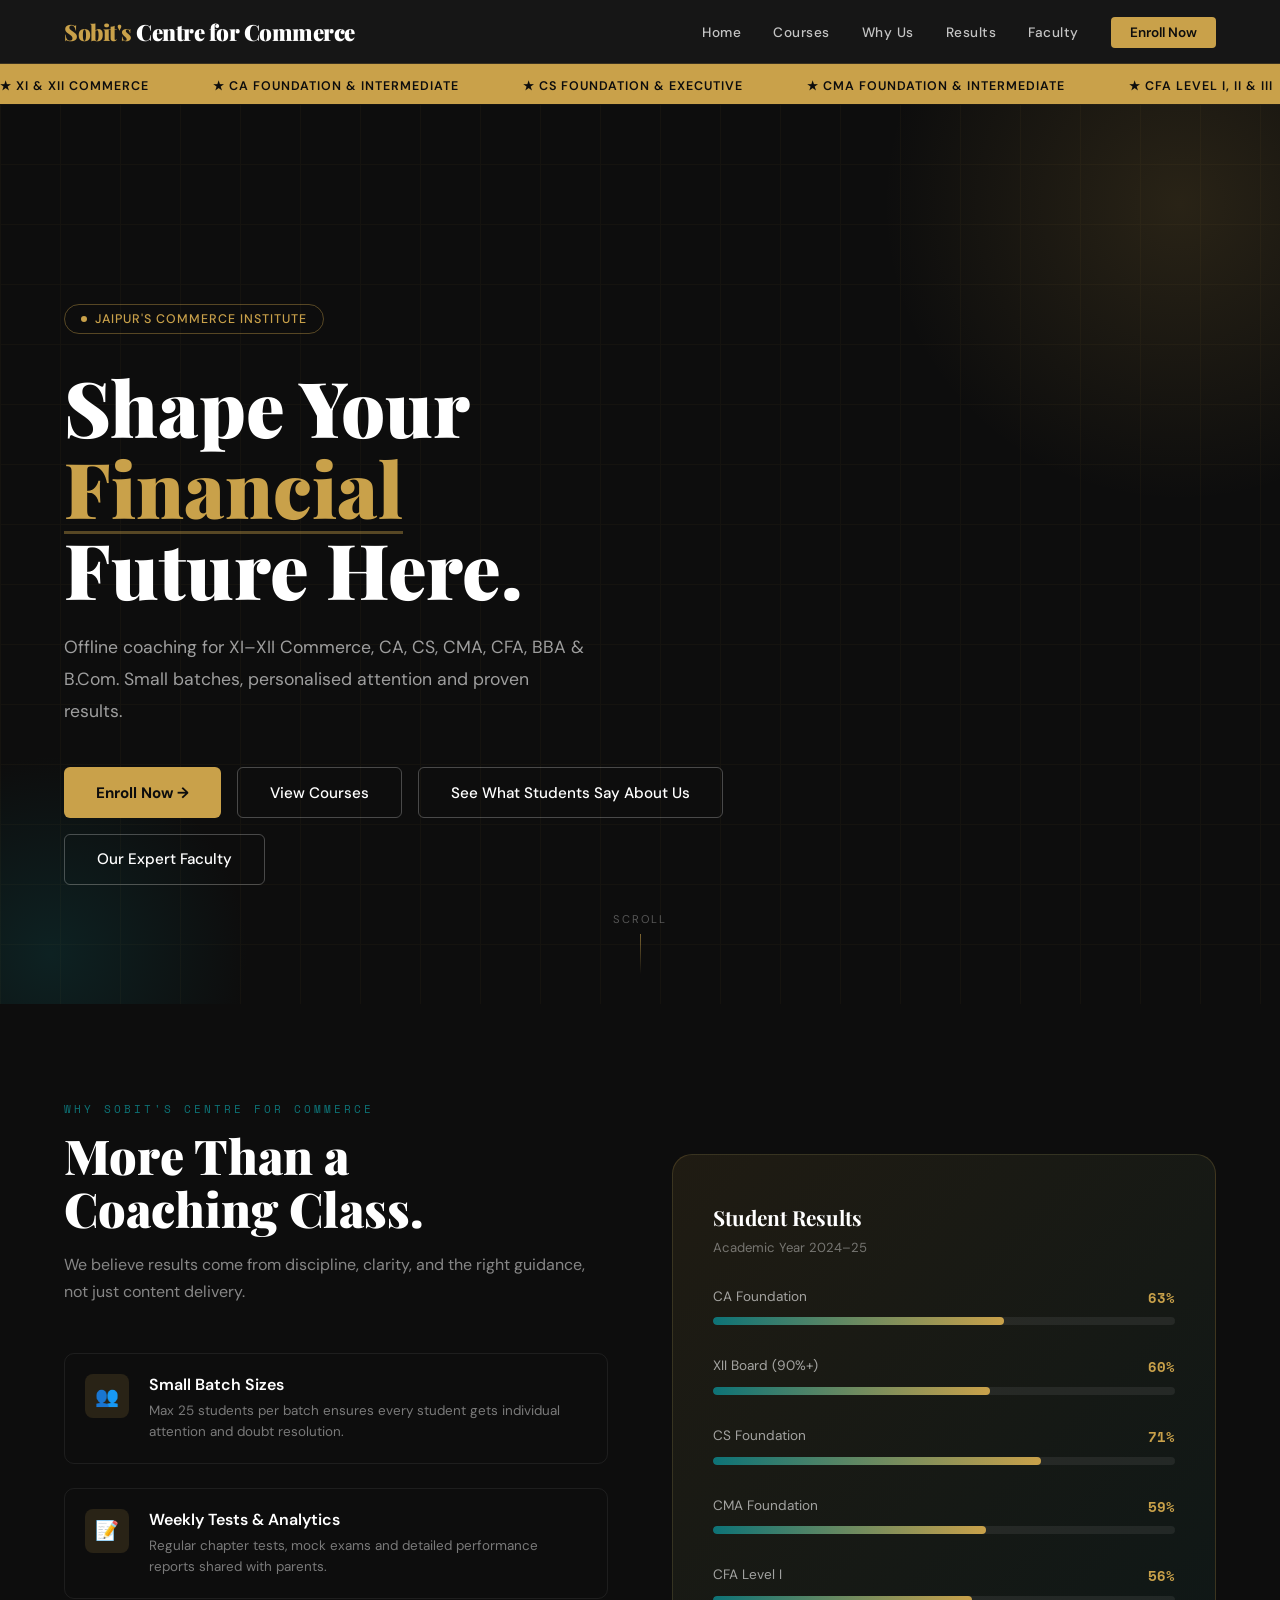
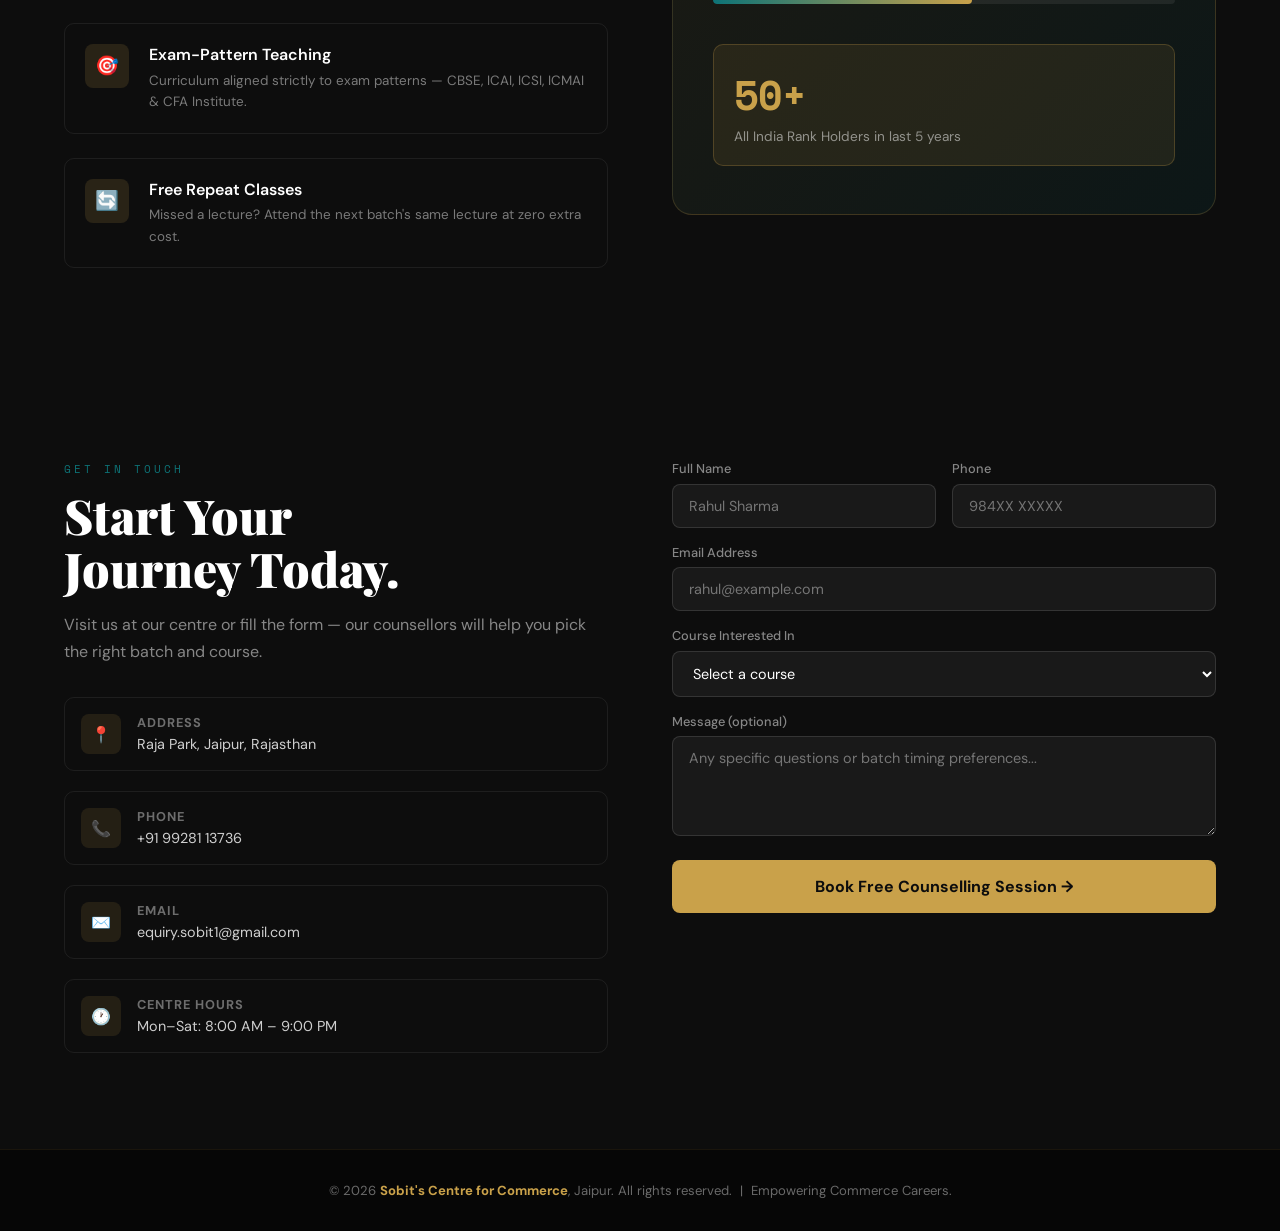
==== commit b6c28f64: "Restore index.html to original state" ====
--- a/index.html
+++ b/index.html
@@ -193,7 +193,7 @@
           </div>
           <div class="form-group">
             <label for="phone">Phone</label>
-            <input type="tel" id="phone" inputmode="numeric"required pattern="[0-9]{5}-[0-9]{5}" placeholder="+91 98XXX XXXXX" required/>
+            <input type="tel" id="phone" inputmode="numeric"required pattern="[0-9]{5}-[0-9]{5}|[0-9]{10}" placeholder="984XX XXXXX" required/>
           </div>
         </div>
         <div class="form-group">
--- a/style.css
+++ b/style.css
@@ -1,8 +1,3 @@
-/* ═══════════════════════════════════════════
-   EduPinnacle Commerce Academy — style.css
-   ═══════════════════════════════════════════ */
-
-/* ─── RESET & ROOT ─── */
 *, *::before, *::after {
   margin: 0;
   padding: 0;
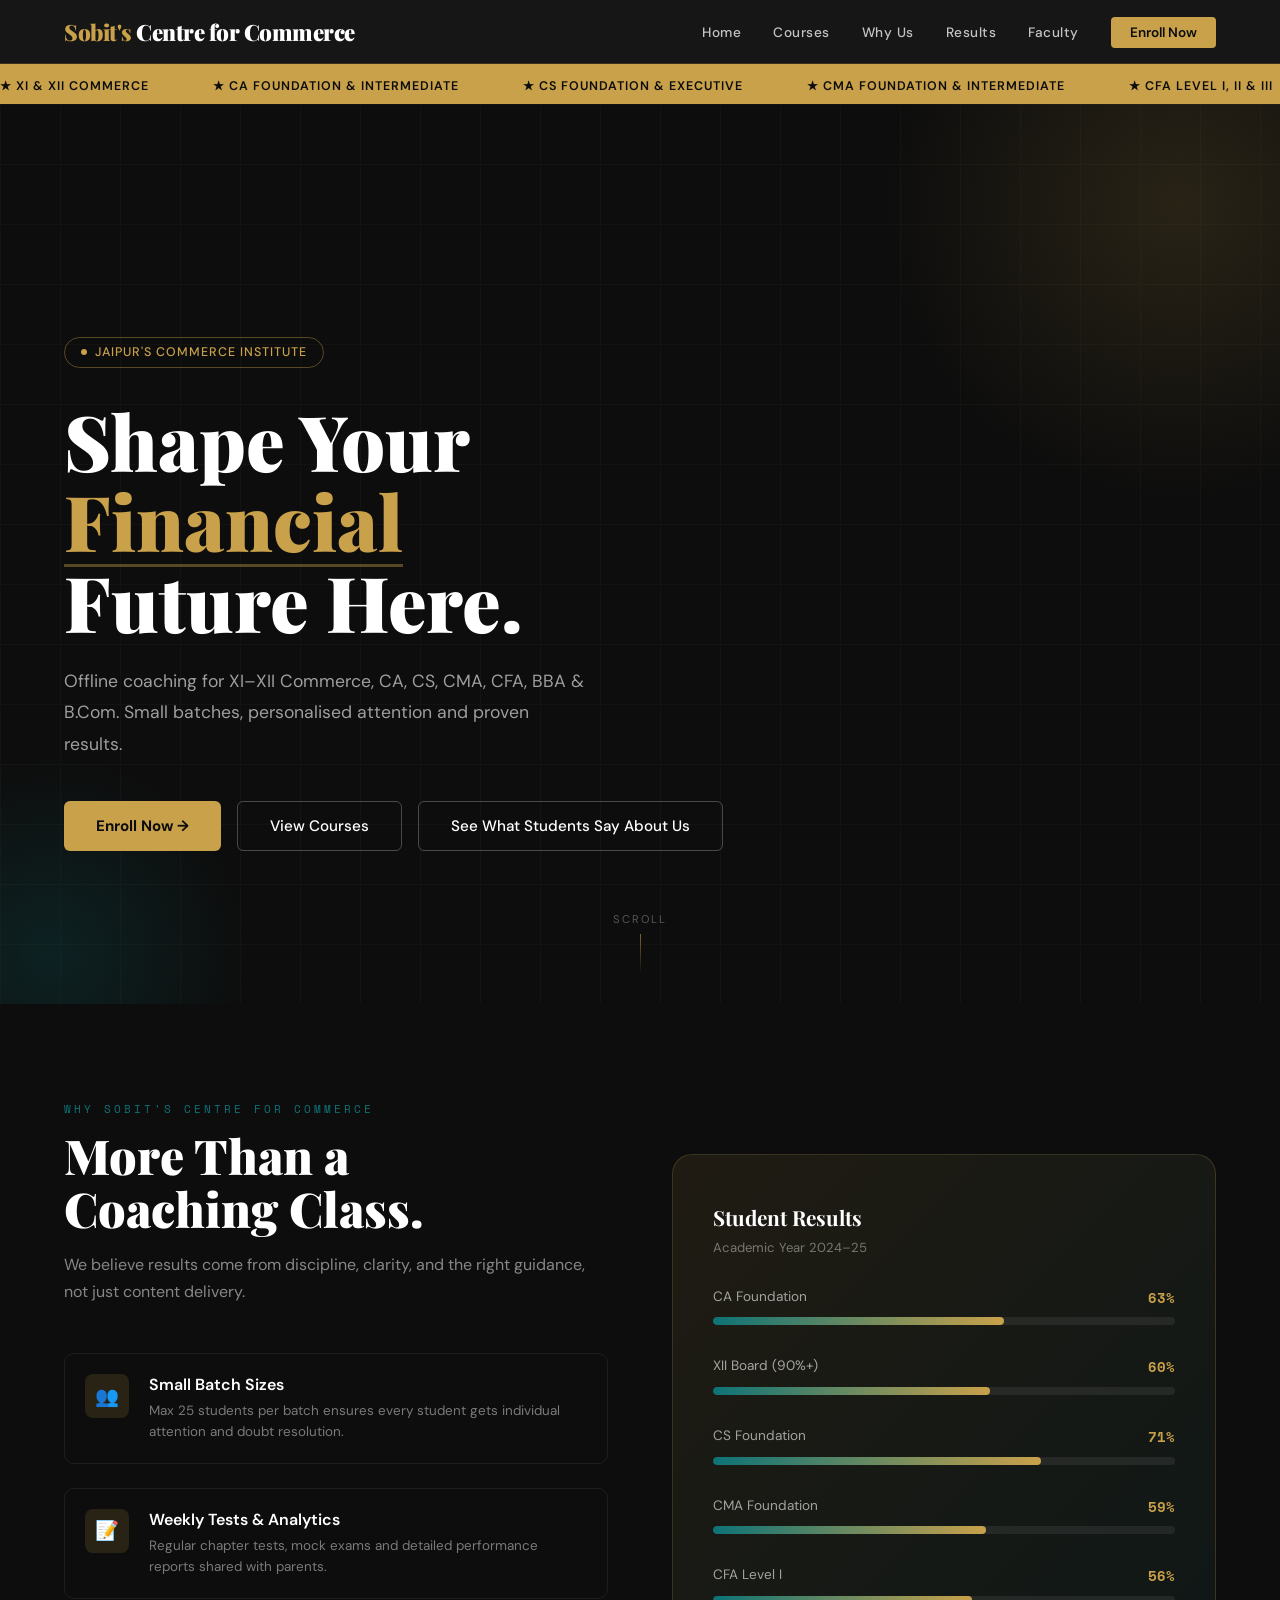
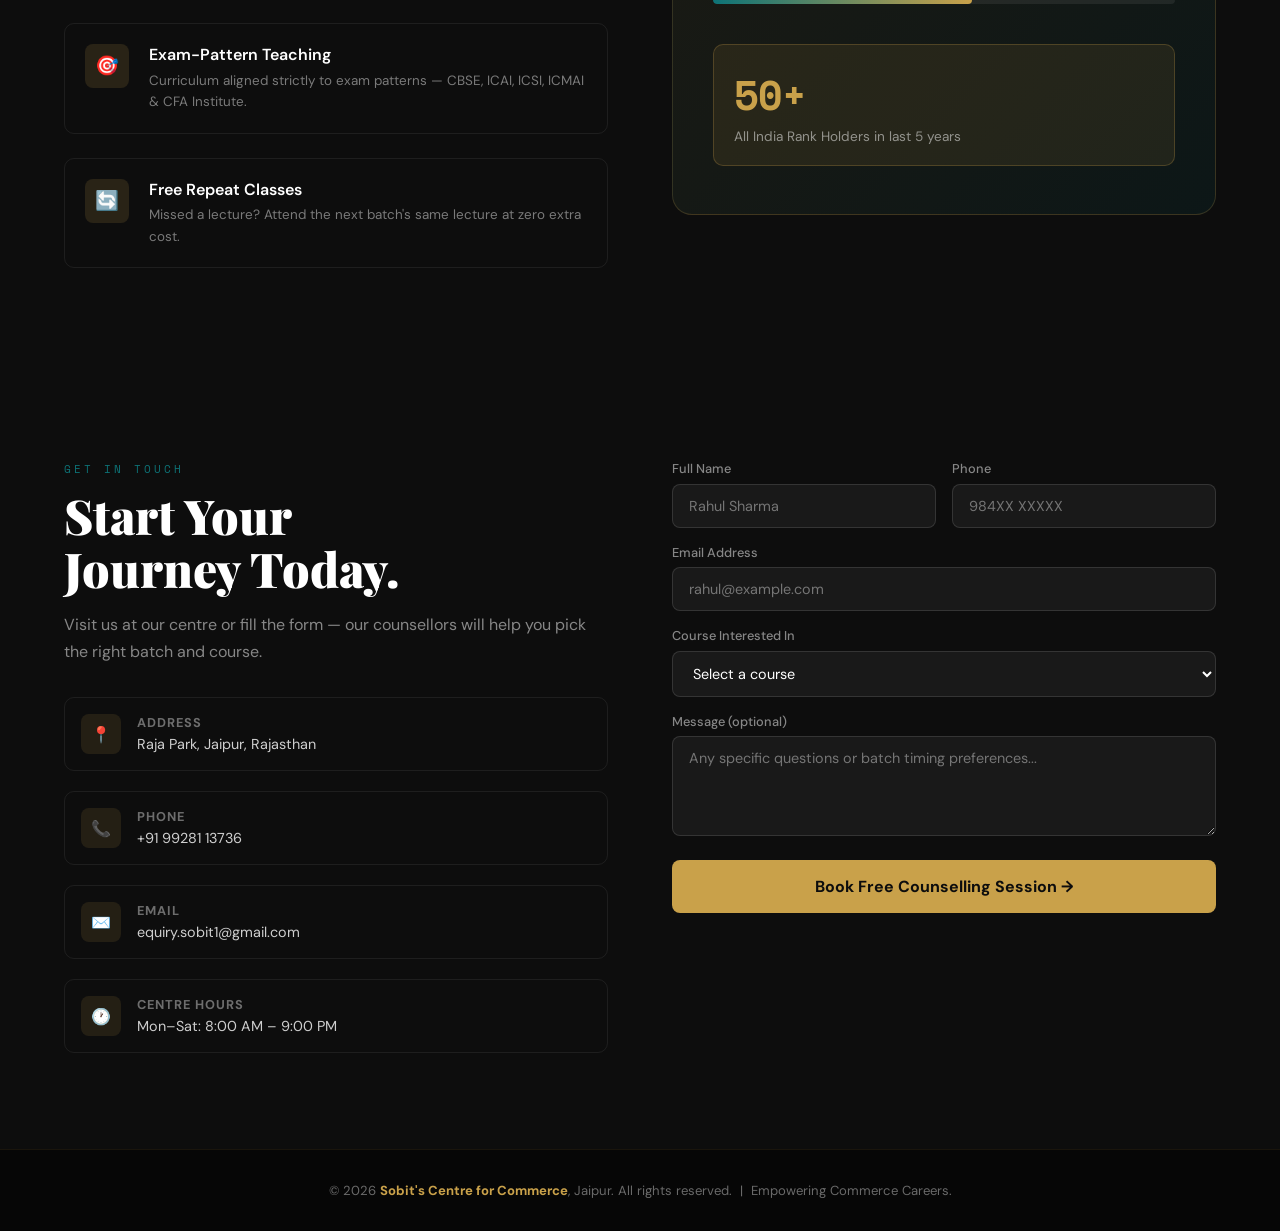
==== commit 64fa9c88: "Fix HTML encoding issues in index.html" ====
--- a/index.html
+++ b/index.html
@@ -64,7 +64,6 @@
         <a href="#contact" class="btn-primary">Enroll Now →</a>
         <a href="courses.html" class="btn-outline">View Courses</a>
         <a href="testimonials.html" class="btn-outline">See What Students Say About Us</a>
-        <a href="faculty.html" class="btn-outline">Our Expert Faculty</a> 
 
       </div>
     </div>
@@ -186,24 +185,25 @@
     </div>
     <div class="contact-right">
       <div class="contact-form">
+        <form action="https://formspree.io/f/xrerppvq" method="POST" class="contact-form">
         <div class="form-row">
           <div class="form-group">
             <label for="name">Full Name</label>
-            <input type="text" id="name" placeholder="Rahul Sharma" />
+            <input type="text" id="fullname" name="Full_Name" placeholder="Rahul Sharma" />
           </div>
           <div class="form-group">
             <label for="phone">Phone</label>
-            <input type="tel" id="phone" inputmode="numeric"required pattern="[0-9]{5}-[0-9]{5}|[0-9]{10}" placeholder="984XX XXXXX" required/>
+            <input type="tel" id="phone" name="Phone" inputmode="numeric"required pattern="[0-9]{5} [0-9]{5}|[0-9]{10}" placeholder="984XX XXXXX" required/>
           </div>
         </div>
         <div class="form-group">
           <label for="email">Email Address</label>
-          <input type="email" id="email" required inputmode="email" pattern="[a-zA-Z0-9._%+-]+@gmail\.com$" 
+          <input type="email" id="email" name="Email" required inputmode="email" pattern="[a-zA-Z0-9._%+-]+@gmail\.com$" 
    placeholder="rahul@example.com" required/>
         </div>
         <div class="form-group">
           <label for="course">Course Interested In</label>
-          <select id="course">
+          <select id="course" name="Course">
             <option value="">Select a course</option>
             <option>Class XI Commerce</option>
             <option>Class XII Commerce</option>
@@ -222,9 +222,10 @@
         </div>
         <div class="form-group">
           <label for="message">Message (optional)</label>
-          <textarea id="message" placeholder="Any specific questions or batch timing preferences..."></textarea>
-        </div>
-        <button class="form-submit" id="submitBtn">Book Free Counselling Session →</button>
+          <textarea id="message" name="Message" placeholder="Any specific questions or batch timing preferences..."></textarea>
+        </div>
+        <button class="form-submit" id="submitBtn" type="submit">Book Free Counselling Session →</button>
+        </form>
       </div>
     </div>
   </section>
--- a/style.css
+++ b/style.css
@@ -891,6 +891,7 @@
   cursor: default;
   transform: none;
   box-shadow: none;
+  opacity: 1;
 }
 
 /* ─── FOOTER ─── */
